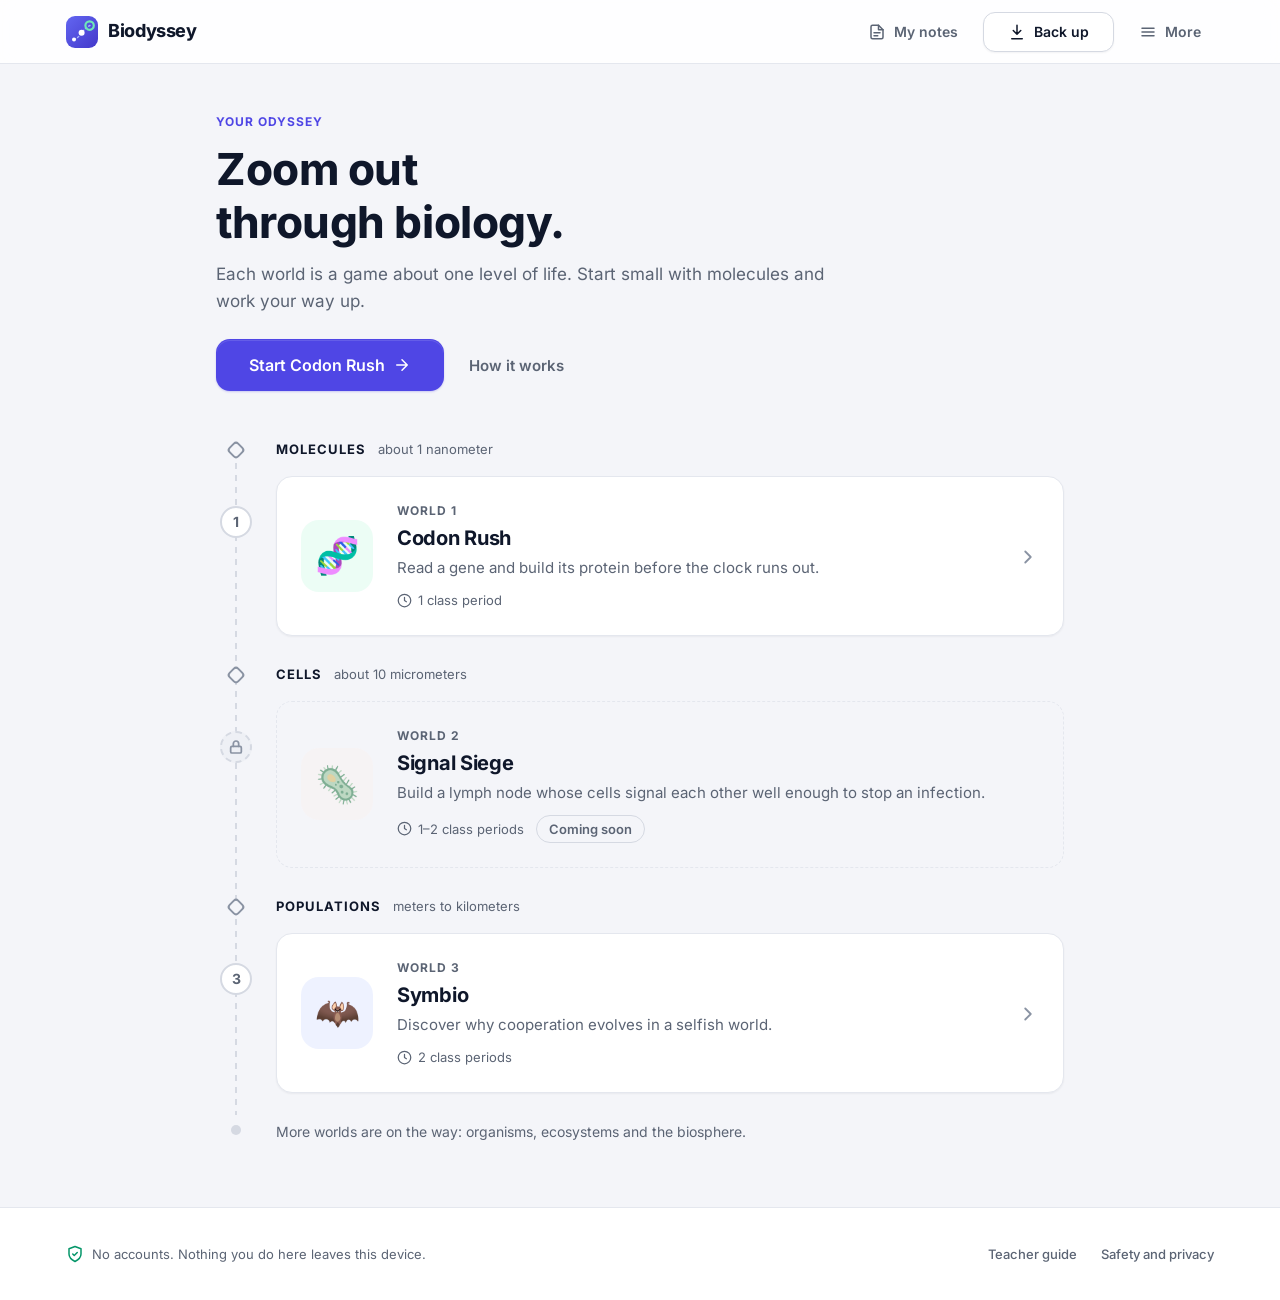
==== index.html @ b6ddb7b5 "Build the Biodyssey site from design session 1 - Focus group record and decisions (docs/focus-groups" ====
<!DOCTYPE html>
<html lang="en">
<head>
<meta charset="utf-8">
<meta name="viewport" content="width=device-width, initial-scale=1, viewport-fit=cover">
<meta http-equiv="Content-Security-Policy" content="default-src 'self'; script-src 'self' 'unsafe-inline'; style-src 'self' 'unsafe-inline'; img-src 'self' data: blob:; font-src 'self'; connect-src 'none'; form-action 'none'; base-uri 'none'; object-src 'none'; frame-src 'none'">
<meta name="referrer" content="no-referrer">
<title>Biodyssey · A journey through the worlds of biology</title>
<meta name="description" content="Free classroom biology games. Travel from molecules to populations, one world at a time.">
<meta name="theme-color" content="#4f46e5">
<link rel="icon" href="data:image/svg+xml,%3Csvg xmlns='http://www.w3.org/2000/svg' viewBox='0 0 32 32'%3E%3Crect width='32' height='32' rx='9' fill='%234f46e5'/%3E%3Ccircle cx='8' cy='23.5' r='2' fill='%23fff'/%3E%3Ccircle cx='15.6' cy='16.8' r='3' fill='%23fff'/%3E%3Ccircle cx='23.6' cy='9.6' r='4.2' fill='none' stroke='%236ee7b7' stroke-width='2.2'/%3E%3C/svg%3E">
<link rel="stylesheet" href="core/biodyssey.css">
<style>
  .hero { margin-bottom: var(--s7); }
  .hero .bd-h1 { max-width: 14ch; }
  .hero-meta { display: flex; flex-wrap: wrap; gap: var(--s2); }
  .how { display: grid; grid-template-columns: repeat(3, 1fr); gap: var(--s3); margin-top: var(--s4); }
  .how > div { background: var(--bd-surface); border: 1px solid var(--bd-line); border-radius: var(--r-card); padding: var(--s4); display: flex; flex-direction: column; gap: var(--s1); animation: bd-rise .2s var(--ease); }
  .how b { font-size: 15px; }
  .how p { font-size: 14px; color: var(--bd-muted); }
  .how .n { width: 28px; height: 28px; border-radius: 50%; background: var(--bd-brand-50); color: var(--bd-brand-600); display: grid; place-items: center; font-weight: 700; font-size: 13px; margin-bottom: var(--s2); }
  .nudge { margin-bottom: var(--s5); }

  /* The route: a scale rail on the left, worlds along it. */
  .route { list-style: none; margin: 0; padding: 0; position: relative; display: flex; flex-direction: column; gap: var(--s3); }
  .route::before { content: ""; position: absolute; left: 19px; top: 12px; bottom: 28px; width: 2px; background: repeating-linear-gradient(to bottom, var(--bd-line-2) 0 6px, transparent 6px 12px); }
  .route li { position: relative; padding-left: 60px; }
  .level { display: flex; align-items: baseline; gap: var(--s3); padding: var(--s4) 0 var(--s1); }
  .level:first-child { padding-top: 0; }
  .level::before { content: ""; position: absolute; left: 13px; top: calc(var(--s4) + 4px); width: 14px; height: 14px; border-radius: 4px; transform: rotate(45deg); background: var(--bd-canvas); border: 2px solid var(--bd-faint); }
  .level:first-child::before { top: 4px; }
  .level b { font-size: 13px; font-weight: 700; letter-spacing: .08em; text-transform: uppercase; color: var(--bd-ink); }
  .level span { font-size: 13px; color: var(--bd-muted); }

  .marker { position: absolute; left: 4px; top: 30px; width: 32px; height: 32px; border-radius: 50%; display: grid; place-items: center;
    background: var(--bd-surface); border: 2px solid var(--bd-line-2); color: var(--bd-muted); font-weight: 700; font-size: 14px; z-index: 1; }
  .marker .bd-ic { width: 16px; height: 16px; stroke-width: 2.6; }
  .st-started .marker { border-color: var(--bd-brand); color: var(--bd-brand); box-shadow: 0 0 0 4px var(--bd-brand-50); }
  .st-goal .marker { background: var(--bd-good); border-color: var(--bd-good); color: #fff; }
  .st-stretch .marker { background: var(--bd-warn); border-color: var(--bd-warn); color: #fff; }
  .st-soon .marker { background: var(--bd-soft-2); border-style: dashed; color: var(--bd-faint); }

  .world { display: flex; align-items: center; gap: var(--s5); padding: var(--s5); background: var(--bd-surface); border: 1px solid var(--bd-line);
    border-radius: var(--r-card); box-shadow: var(--shadow-sm); color: var(--bd-ink); text-decoration: none; transition: border-color .15s var(--ease), box-shadow .15s var(--ease), transform .15s var(--ease); }
  a.world:hover { border-color: var(--bd-brand-100); box-shadow: var(--shadow); transform: translateY(-1px); }
  a.world:hover .go { color: var(--bd-brand); transform: translateX(2px); }
  .art { width: 72px; height: 72px; border-radius: 18px; display: grid; place-items: center; font-size: 36px; flex: none; }
  .wbody { flex: 1; min-width: 0; display: flex; flex-direction: column; gap: 6px; }
  .wtop { font-size: 12px; font-weight: 700; letter-spacing: .08em; text-transform: uppercase; color: var(--bd-muted); }
  .world h2 { font-size: 20px; font-weight: 700; letter-spacing: -.015em; }
  .world p { color: var(--bd-muted); font-size: 15px; }
  .wmeta { display: flex; flex-wrap: wrap; gap: var(--s2); margin-top: var(--s1); align-items: center; }
  .wmeta .time { display: inline-flex; align-items: center; gap: 6px; font-size: 13px; color: var(--bd-muted); margin-right: var(--s1); }
  .wmeta .time .bd-ic { width: 15px; height: 15px; }
  .go { color: var(--bd-faint); transition: transform .15s var(--ease), color .15s; }
  .st-soon .world { background: transparent; box-shadow: none; border-style: dashed; }
  .st-soon .art { filter: grayscale(.6); opacity: .7; }
  .route .end { padding-top: var(--s4); font-size: 14px; color: var(--bd-muted); }
  .route .end::before { content: ""; position: absolute; left: 15px; top: calc(var(--s4) + 4px); width: 10px; height: 10px; border-radius: 50%; background: var(--bd-line-2); }

  @media (max-width: 640px) {
    .bd-page { padding-top: var(--s6); }
    .hero { margin-bottom: var(--s6); }
    .how { grid-template-columns: 1fr; }
    .route li { padding-left: 48px; }
    .route::before { left: 15px; }
    .marker { left: 0; top: 22px; }
    .level::before { left: 9px; }
    .route .end::before { left: 11px; }
    .world { gap: var(--s4); padding: var(--s4); align-items: flex-start; }
    .art { width: 52px; height: 52px; border-radius: 14px; font-size: 26px; }
    .go { display: none; }
    .world h2 { font-size: 18px; }
    .world p { font-size: 14px; }
  }
</style>
</head>
<body class="bd">
<main class="bd-main">
  <div class="bd-page">
    <header class="bd-header hero">
      <div class="bd-kicker">Your odyssey</div>
      <h1 class="bd-h1">Zoom out through biology.</h1>
      <p class="bd-goal">Each world is a game about one level of life. Start small with molecules and work your way up.</p>
      <div class="bd-actions">
        <a class="bd-btn lg" id="primary" href="#">Start</a>
        <button class="bd-btn ghost" type="button" id="how-btn" aria-expanded="false" aria-controls="how">How it works</button>
      </div>
      <div class="how" id="how" hidden>
        <div><span class="n">1</span><b>Play a world</b><p>Each one takes a class period or two. Go in any order.</p></div>
        <div><span class="n">2</span><b>Take notes</b><p>Every world has a Notes button. Print them all as a study guide.</p></div>
        <div><span class="n">3</span><b>Back up</b><p>Progress saves in this browser. A backup keeps it safe.</p></div>
      </div>
    </header>

    <div class="bd-callout warn nudge" data-backup-nudge hidden>
      <svg class="bd-ic" aria-hidden="true"><use href="#bdi-alert"/></svg>
      <div class="grow"><span id="nudge-text">Your progress isn't backed up yet.</span> <button class="bd-link" type="button" id="nudge-btn">Back up now</button></div>
    </div>

    <ol class="route" id="route" aria-label="Worlds, from smallest to largest"></ol>
  </div>
</main>

<script src="worlds/registry.js"></script>
<script src="core/biodyssey.js"></script>
<script>
(function () {
  const B = Biodyssey, esc = B.esc, icon = B.icon;
  B.page();

  const last = B.store.get('last', null);
  const open = B.worlds.filter(w => w.status === 'open');
  const route = document.getElementById('route');

  function render() {
    let html = '';
    B.levels.forEach(level => {
      const ws = B.worlds.filter(w => w.level === level.id);
      if (!ws.length) return;
      html += `<li class="level"><b>${esc(level.name)}</b><span>${esc(level.size)}</span></li>`;
      ws.forEach(w => {
        const soon = w.status !== 'open';
        const st = soon ? 'soon' : B.worldState(w.id);
        const marker = soon ? icon('lock') : st === 'goal' ? icon('check') : st === 'stretch' ? icon('star') : w.n;
        const chips = [];
        if (soon) chips.push('<span class="bd-chip line">Coming soon</span>');
        else {
          if (st === 'started') chips.push('<span class="bd-chip brand">In progress</span>');
          if (st === 'goal' || st === 'stretch') chips.push(`<span class="bd-chip good">${icon('check')}Goal reached</span>`);
          if ((B.progress.get(w.id) || {}).stretch) chips.push(`<span class="bd-chip warn">${icon('star')}Stretch goal</span>`);
          if (w.id === last) chips.push(`<span class="bd-chip line">${icon('pin')}You were here</span>`);
        }
        const inner = `<span class="art" style="background:${esc(w.tint)}" aria-hidden="true">${w.art}</span>
          <span class="wbody"><span class="wtop">World ${w.n}</span><h2>${esc(w.title)}</h2><p>${esc(w.goal)}</p>
            <span class="wmeta"><span class="time">${icon('clock')}${esc(w.time)}</span>${chips.join('')}</span></span>
          ${soon ? '' : `<span class="go">${icon('chevron-right', 'lg')}</span>`}`;
        html += `<li class="st-${st}" id="w-${w.id}"><span class="marker" aria-hidden="true">${marker}</span>
          ${soon ? `<div class="world" aria-label="${esc(w.title)}: coming soon">${inner}</div>` : `<a class="world" id="go-${w.id}" href="${esc(w.path)}">${inner}</a>`}</li>`;
      });
    });
    html += '<li class="end">More worlds are on the way: organisms, ecosystems and the biosphere.</li>';
    route.innerHTML = html;
  }
  render();

  // The one primary action: continue the last world, or start the first unfinished one.
  const btn = document.getElementById('primary');
  const unfinished = w => B.worldState(w.id) === 'new' || B.worldState(w.id) === 'started';
  const next = open.find(w => w.id === last && unfinished(w)) || open.find(unfinished) || open.find(w => w.id === last) || open[0];
  const started = B.worldState(next.id) !== 'new';
  btn.innerHTML = `${started ? 'Continue' : 'Start'} ${esc(next.title)}${icon('arrow-right')}`;
  btn.href = next.path;

  const how = document.getElementById('how'), howBtn = document.getElementById('how-btn');
  howBtn.onclick = () => { how.hidden = !how.hidden; howBtn.setAttribute('aria-expanded', !how.hidden); };
  const lb = B.store.get('lastBackup', null);
  if (lb) document.getElementById('nudge-text').textContent = 'Your last backup was ' + B.ago(lb) + '.';
  document.getElementById('nudge-btn').onclick = () => B.openBackup('save');
})();
</script>
</body>
</html>
---- core/biodyssey.css ----
/* ==========================================================================
   Biodyssey design system
   One brand color (indigo). Green = good, rose = bad, amber = caution / stretch goal.
   Spacing follows a 4px / 8px scale. Radii: page panels 20px, cards 16px, controls 12px.
   ========================================================================== */

@font-face { font-family: 'Inter'; font-style: normal; font-weight: 100 900; font-display: swap; src: url('fonts/inter.woff2') format('woff2'); }
@font-face { font-family: 'JetBrains Mono'; font-style: normal; font-weight: 400; font-display: swap; src: url('fonts/jetbrains-mono-400.woff2') format('woff2'); }
@font-face { font-family: 'JetBrains Mono'; font-style: normal; font-weight: 600 700; font-display: swap; src: url('fonts/jetbrains-mono-600.woff2') format('woff2'); }

:root {
  --bd-brand: #4f46e5; --bd-brand-600: #4338ca; --bd-brand-50: #eef2ff; --bd-brand-100: #e0e7ff;
  --bd-good: #059669; --bd-good-50: #ecfdf5; --bd-good-ink: #065f46;
  --bd-bad: #e11d48; --bd-bad-50: #fff1f2; --bd-bad-ink: #9f1239;
  --bd-warn: #d97706; --bd-warn-50: #fffbeb; --bd-warn-ink: #92400e;
  --bd-canvas: #f4f5f9; --bd-surface: #ffffff; --bd-soft: #f8f9fc; --bd-soft-2: #eef0f5;
  --bd-line: #e4e7ee; --bd-line-2: #d5d9e2;
  --bd-ink: #0f172a; --bd-muted: #5b6474; --bd-faint: #8a93a3;

  --s1: 4px; --s2: 8px; --s3: 12px; --s4: 16px; --s5: 24px; --s6: 32px; --s7: 48px; --s8: 64px;
  --r-page: 20px; --r-card: 16px; --r-ctl: 12px; --r-sm: 8px;
  --shadow-sm: 0 1px 2px rgba(16, 24, 40, .05);
  --shadow: 0 1px 3px rgba(16, 24, 40, .06), 0 8px 24px -12px rgba(16, 24, 40, .12);
  --shadow-lg: 0 24px 48px -16px rgba(16, 24, 40, .28);
  --font: 'Inter', system-ui, -apple-system, 'Segoe UI', Roboto, sans-serif;
  --mono: 'JetBrains Mono', ui-monospace, Consolas, 'Courier New', monospace;
  --ease: cubic-bezier(.2, .7, .2, 1);
  --bar-h: 64px;
}

*, *::before, *::after { box-sizing: border-box; }
html { -webkit-text-size-adjust: 100%; scroll-padding-top: calc(var(--bar-h) + var(--s4)); }
body.bd {
  margin: 0; min-height: 100vh; background: var(--bd-canvas); color: var(--bd-ink);
  font: 400 15px/1.6 var(--font); -webkit-font-smoothing: antialiased;
  display: flex; flex-direction: column;
}
.bd [hidden] { display: none !important; }
.bd h1, .bd h2, .bd h3, .bd h4 { margin: 0; line-height: 1.2; letter-spacing: -.01em; text-wrap: balance; }
.bd p { margin: 0; }
:where(.bd a) { color: var(--bd-brand); text-underline-offset: 2px; }
:where(.bd button, .bd input, .bd textarea, .bd select) { font: inherit; color: inherit; }
.bd :focus-visible { outline: 3px solid var(--bd-brand); outline-offset: 2px; }
.bd .mono { font-family: var(--mono); font-variant-numeric: tabular-nums; }
.bd .muted { color: var(--bd-muted); }
.bd-sr { position: absolute !important; width: 1px; height: 1px; padding: 0; margin: -1px; overflow: hidden; clip: rect(0 0 0 0); white-space: nowrap; border: 0; }
.bd-skip { position: absolute; left: var(--s4); top: -100px; z-index: 100; background: var(--bd-ink); color: #fff !important; padding: var(--s2) var(--s4); border-radius: var(--r-sm); }
.bd-skip:focus { top: var(--s2); }

/* ---------- Icons ---------- */
.bd-ic { width: 18px; height: 18px; flex: none; fill: none; stroke: currentColor; stroke-width: 2; stroke-linecap: round; stroke-linejoin: round; vertical-align: middle; }
.bd-ic.lg { width: 22px; height: 22px; }
.bd-ic.sm { width: 16px; height: 16px; }

/* ---------- Buttons ---------- */
.bd-btn {
  display: inline-flex; align-items: center; justify-content: center; gap: var(--s2);
  min-height: 44px; padding: 0 var(--s5); border-radius: var(--r-ctl); border: 1px solid transparent;
  background: var(--bd-brand); color: #fff; font-weight: 600; font-size: 15px; line-height: 1; text-decoration: none;
  cursor: pointer; white-space: nowrap; transition: background .15s var(--ease), box-shadow .15s var(--ease), transform .1s var(--ease);
  box-shadow: 0 1px 2px rgba(79, 70, 229, .25), inset 0 1px 0 rgba(255, 255, 255, .12);
}
.bd-btn:hover { background: var(--bd-brand-600); }
.bd-btn:active { transform: translateY(1px); }
.bd-btn:disabled { opacity: .45; cursor: not-allowed; transform: none; }
.bd-btn.lg { min-height: 52px; padding: 0 var(--s6); font-size: 16px; border-radius: 14px; }
.bd-btn.secondary { background: var(--bd-surface); color: var(--bd-ink); border-color: var(--bd-line-2); box-shadow: var(--shadow-sm); }
.bd-btn.secondary:hover { background: var(--bd-soft); border-color: var(--bd-faint); }
.bd-btn.ghost { background: transparent; color: var(--bd-muted); box-shadow: none; padding: 0 var(--s3); }
.bd-btn.ghost:hover { background: var(--bd-soft-2); color: var(--bd-ink); }
.bd-btn.ghost[aria-expanded="true"] { background: var(--bd-soft-2); color: var(--bd-ink); }
.bd-btn.block { width: 100%; }
.bd-link { background: none; border: 0; padding: 0; color: var(--bd-brand); font-weight: 600; cursor: pointer; text-decoration: underline; text-underline-offset: 2px; }

/* ---------- Chips and badges ---------- */
.bd-chip {
  display: inline-flex; align-items: center; gap: 6px; height: 28px; padding: 0 var(--s3);
  border-radius: 999px; font-size: 13px; font-weight: 600; white-space: nowrap;
  background: var(--bd-soft-2); color: var(--bd-muted);
}
.bd-chip .bd-ic { width: 14px; height: 14px; stroke-width: 2.4; }
.bd-chip.brand { background: var(--bd-brand-50); color: var(--bd-brand-600); }
.bd-chip.good { background: var(--bd-good-50); color: var(--bd-good-ink); }
.bd-chip.warn { background: var(--bd-warn-50); color: var(--bd-warn-ink); }
.bd-chip.bad { background: var(--bd-bad-50); color: var(--bd-bad-ink); }
.bd-chip.line { background: transparent; border: 1px solid var(--bd-line-2); }
.bd-dot { width: 8px; height: 8px; border-radius: 50%; background: currentColor; flex: none; }

/* ---------- Type ---------- */
.bd-kicker { font-size: 12px; font-weight: 700; letter-spacing: .08em; text-transform: uppercase; color: var(--bd-brand); }
.bd-label { font-size: 12px; font-weight: 700; letter-spacing: .06em; text-transform: uppercase; color: var(--bd-muted); }
.bd-h1 { font-size: clamp(30px, 5.2vw, 44px); font-weight: 750; letter-spacing: -.025em; }
.bd-h2 { font-size: 22px; font-weight: 700; letter-spacing: -.015em; }
.bd-h3 { font-size: 17px; font-weight: 650; }
.bd-goal { font-size: 17px; color: var(--bd-muted); max-width: 56ch; }
.bd-small { font-size: 13px; color: var(--bd-muted); }

/* ---------- Layout ---------- */
.bd-main { flex: 1; width: 100%; }
.bd-page { width: 100%; max-width: 880px; margin: 0 auto; padding: var(--s7) var(--s4) var(--s8); }
.bd-page.wide { max-width: 1080px; }
.bd-header { display: flex; flex-direction: column; gap: var(--s3); margin-bottom: var(--s6); }
.bd-header .bd-actions { margin-top: var(--s3); }
.bd-actions { display: flex; flex-wrap: wrap; align-items: center; gap: var(--s3); }
.bd-stack { display: flex; flex-direction: column; gap: var(--s4); }
.bd-card { background: var(--bd-surface); border: 1px solid var(--bd-line); border-radius: var(--r-card); padding: var(--s5); box-shadow: var(--shadow-sm); }
.bd-panel { background: var(--bd-surface); border: 1px solid var(--bd-line); border-radius: var(--r-page); padding: var(--s6); box-shadow: var(--shadow); }
.bd-divider { height: 1px; background: var(--bd-line); border: 0; margin: var(--s5) 0; }

/* ---------- Top bar ---------- */
.bd-bar {
  position: sticky; top: 0; z-index: 40; height: var(--bar-h);
  background: rgba(255, 255, 255, .86); backdrop-filter: saturate(1.6) blur(14px); -webkit-backdrop-filter: saturate(1.6) blur(14px);
  border-bottom: 1px solid var(--bd-line);
}
.bd-bar-in { height: 100%; max-width: 1180px; margin: 0 auto; padding: 0 var(--s4); display: flex; align-items: center; gap: var(--s3); }
.bd-brand { display: inline-flex; align-items: center; gap: 10px; text-decoration: none; color: var(--bd-ink) !important; font-weight: 750; font-size: 18px; letter-spacing: -.02em; min-height: 44px; }
.bd-brand svg { width: 32px; height: 32px; flex: none; }
.bd-bar-title { display: flex; flex-direction: column; min-width: 0; line-height: 1.2; padding-left: var(--s3); border-left: 1px solid var(--bd-line); }
.bd-bar-title b { font-size: 15px; font-weight: 650; white-space: nowrap; overflow: hidden; text-overflow: ellipsis; }
.bd-bar-title span { font-size: 12px; color: var(--bd-muted); white-space: nowrap; }
.bd-bar-spacer { flex: 1; }
.bd-bar .bd-btn { min-height: 40px; font-size: 14px; }
.bd-bar .bd-btn.ghost { padding: 0 var(--s3); }
.bd-backup-btn { position: relative; }
.bd-backup-btn .bd-dot { position: absolute; top: 7px; right: 7px; color: var(--bd-warn); box-shadow: 0 0 0 2px #fff; }
.bd-bar-menu-only { display: none; }
@media (max-width: 640px) {
  :root { --bar-h: 56px; }
  .bd-bar-in { gap: var(--s1); padding: 0 var(--s2) 0 var(--s3); }
  .bd-bar-title { display: none; }
  .bd-bar-wide { display: none !important; }
  .bd-bar-menu-only { display: inline-flex; }
  .bd-bar .bd-btn { min-height: 44px; }
}

/* ---------- Menus ---------- */
.bd-menu-wrap { position: relative; }
.bd-menu {
  position: absolute; right: 0; top: calc(100% + 6px); z-index: 60; min-width: 240px;
  background: var(--bd-surface); border: 1px solid var(--bd-line); border-radius: 14px; box-shadow: var(--shadow-lg);
  padding: 6px; display: flex; flex-direction: column; animation: bd-pop .14s var(--ease);
}
.bd-menu a, .bd-menu button {
  display: flex; align-items: center; gap: var(--s3); min-height: 44px; padding: 0 var(--s3); border-radius: 10px;
  background: none; border: 0; color: var(--bd-ink); text-decoration: none; font-size: 14px; font-weight: 500; text-align: left; cursor: pointer;
}
.bd-menu a:hover, .bd-menu button:hover { background: var(--bd-soft-2); }
.bd-menu .bd-ic { color: var(--bd-muted); }
.bd-menu hr { border: 0; height: 1px; background: var(--bd-line); margin: 6px 4px; }
@keyframes bd-pop { from { opacity: 0; transform: translateY(-4px) scale(.98); } to { opacity: 1; transform: none; } }

/* ---------- Dialogs (modals and the notes sheet) ---------- */
dialog.bd-modal {
  width: min(520px, calc(100vw - 32px)); max-height: calc(100vh - 48px); padding: 0; border: 0; border-radius: var(--r-page);
  background: var(--bd-surface); color: var(--bd-ink); box-shadow: var(--shadow-lg); overflow: auto;
}
dialog.bd-modal[open] { animation: bd-rise .2s var(--ease); }
dialog.bd-modal::backdrop { background: rgba(15, 23, 42, .42); backdrop-filter: blur(2px); }
.bd-modal-head { display: flex; align-items: flex-start; gap: var(--s3); padding: var(--s5) var(--s5) 0; }
.bd-modal-head h2 { flex: 1; font-size: 20px; font-weight: 700; padding-top: 6px; }
.bd-modal-body { padding: var(--s4) var(--s5) var(--s5); display: flex; flex-direction: column; gap: var(--s4); }
.bd-close { width: 44px; height: 44px; margin: -6px -10px 0 0; display: grid; place-items: center; border-radius: 12px; border: 0; background: none; color: var(--bd-muted); cursor: pointer; }
.bd-close:hover { background: var(--bd-soft-2); color: var(--bd-ink); }
@keyframes bd-rise { from { opacity: 0; transform: translateY(8px) scale(.99); } to { opacity: 1; transform: none; } }

dialog.bd-sheet {
  margin: 0 0 0 auto; height: 100vh; max-height: 100vh; width: min(460px, 100vw); padding: 0; border: 0;
  background: var(--bd-surface); color: var(--bd-ink); box-shadow: var(--shadow-lg); display: none; flex-direction: column;
}
dialog.bd-sheet[open] { display: flex; animation: bd-slide .22s var(--ease); }
dialog.bd-sheet::backdrop { background: rgba(15, 23, 42, .32); }
@keyframes bd-slide { from { transform: translateX(24px); opacity: 0; } to { transform: none; opacity: 1; } }
@media (max-width: 640px) {
  dialog.bd-sheet { margin: auto 0 0 0; width: 100vw; max-width: 100vw; height: 88vh; max-height: 88vh; border-radius: var(--r-page) var(--r-page) 0 0; }
  @keyframes bd-slide { from { transform: translateY(24px); opacity: 0; } to { transform: none; opacity: 1; } }
}
.bd-sheet-head { display: flex; align-items: flex-start; gap: var(--s3); padding: var(--s5) var(--s5) var(--s3); border-bottom: 1px solid var(--bd-line); }
.bd-sheet-head > div { flex: 1; min-width: 0; }
.bd-sheet-body { flex: 1; overflow: auto; padding: var(--s4) var(--s5); display: flex; flex-direction: column; gap: var(--s4); }
.bd-sheet-foot { padding: var(--s3) var(--s5) calc(var(--s3) + env(safe-area-inset-bottom, 0px)); border-top: 1px solid var(--bd-line); display: flex; align-items: center; gap: var(--s2); }

/* ---------- Segmented control ---------- */
.bd-seg { display: grid; grid-auto-flow: column; grid-auto-columns: 1fr; gap: 4px; padding: 4px; background: var(--bd-soft-2); border-radius: var(--r-ctl); }
.bd-seg button { min-height: 40px; border: 0; border-radius: 9px; background: transparent; color: var(--bd-muted); font-weight: 600; font-size: 14px; cursor: pointer; }
.bd-seg button[aria-selected="true"] { background: var(--bd-surface); color: var(--bd-ink); box-shadow: var(--shadow-sm); }

/* ---------- Form fields ---------- */
.bd-field { display: flex; flex-direction: column; gap: 6px; }
.bd-input, .bd-textarea {
  width: 100%; border: 1px solid var(--bd-line-2); border-radius: var(--r-ctl); background: var(--bd-surface);
  padding: 12px 14px; font-size: 16px; line-height: 1.5; color: var(--bd-ink); transition: border-color .15s, box-shadow .15s;
}
.bd-input:focus, .bd-textarea:focus { outline: none; border-color: var(--bd-brand); box-shadow: 0 0 0 4px var(--bd-brand-100); }
.bd-textarea { resize: vertical; min-height: 120px; }
.bd-textarea.code { font-family: var(--mono); font-size: 12px; min-height: 96px; word-break: break-all; }
.bd-help { font-size: 13px; color: var(--bd-muted); }

/* ---------- Callouts ---------- */
.bd-callout { display: flex; gap: var(--s3); align-items: flex-start; padding: var(--s3) var(--s4); border-radius: var(--r-ctl); background: var(--bd-soft-2); font-size: 14px; }
.bd-callout .bd-ic { margin-top: 2px; color: var(--bd-muted); }
.bd-callout.warn { background: var(--bd-warn-50); color: var(--bd-warn-ink); }
.bd-callout.warn .bd-ic { color: var(--bd-warn); }
.bd-callout.good { background: var(--bd-good-50); color: var(--bd-good-ink); }
.bd-callout.good .bd-ic { color: var(--bd-good); }
.bd-callout .grow { flex: 1; }

/* ---------- Disclosure ("How it works") ---------- */
details.bd-more { border: 1px solid var(--bd-line); border-radius: var(--r-card); background: var(--bd-surface); }
details.bd-more > summary { list-style: none; cursor: pointer; display: flex; align-items: center; gap: var(--s2); min-height: 52px; padding: 0 var(--s5); font-weight: 600; }
details.bd-more > summary::-webkit-details-marker { display: none; }
details.bd-more > summary .bd-ic:last-child { margin-left: auto; transition: transform .2s var(--ease); color: var(--bd-muted); }
details.bd-more[open] > summary .bd-ic:last-child { transform: rotate(90deg); }
details.bd-more > .bd-more-body { padding: 0 var(--s5) var(--s5); display: flex; flex-direction: column; gap: var(--s4); }

/* ---------- Goal rows (goal and stretch goal) ---------- */
.bd-goals { display: flex; flex-direction: column; gap: var(--s2); margin: 0; padding: 0; list-style: none; }
.bd-goals li { display: flex; align-items: center; gap: var(--s3); font-size: 14px; }
.bd-goal-ic { width: 28px; height: 28px; border-radius: 50%; display: grid; place-items: center; flex: none; background: var(--bd-soft-2); color: var(--bd-faint); }
.bd-goal-ic .bd-ic { width: 16px; height: 16px; stroke-width: 2.4; }
.bd-goals li.done.goal .bd-goal-ic { background: var(--bd-good); color: #fff; }
.bd-goals li.done.stretch .bd-goal-ic { background: var(--bd-warn); color: #fff; }
.bd-goals b { font-weight: 650; }
.bd-goals small { display: block; color: var(--bd-muted); font-size: 13px; }

/* ---------- Toast ---------- */
.bd-toasts { position: fixed; left: 50%; bottom: calc(var(--s5) + env(safe-area-inset-bottom, 0px)); transform: translateX(-50%); z-index: 90; display: flex; flex-direction: column; gap: var(--s2); width: min(480px, calc(100vw - 32px)); pointer-events: none; }
.bd-toast { pointer-events: auto; display: flex; align-items: center; gap: var(--s3); padding: var(--s3) var(--s3) var(--s3) var(--s4); border-radius: 14px; background: var(--bd-ink); color: #fff; box-shadow: var(--shadow-lg); font-size: 14px; animation: bd-rise .2s var(--ease); }
.bd-toast .grow { flex: 1; }
.bd-toast .bd-btn { min-height: 36px; padding: 0 var(--s3); font-size: 13px; background: rgba(255, 255, 255, .14); box-shadow: none; }
.bd-toast .bd-btn:hover { background: rgba(255, 255, 255, .24); }
.bd-toast.good .bd-toast-ic { color: #6ee7b7; }
.bd-toast.warn .bd-toast-ic { color: #fcd34d; }

/* ---------- Footer ---------- */
.bd-foot { border-top: 1px solid var(--bd-line); background: var(--bd-surface); }
.bd-foot-in { max-width: 1180px; margin: 0 auto; padding: var(--s5) var(--s4); display: flex; flex-wrap: wrap; align-items: center; gap: var(--s2) var(--s5); font-size: 13px; color: var(--bd-muted); }
.bd-foot-in a { color: var(--bd-muted); font-weight: 500; text-decoration: none; min-height: 44px; display: inline-flex; align-items: center; }
.bd-foot-in a:hover { color: var(--bd-ink); }
.bd-foot-safe { display: inline-flex; align-items: center; gap: var(--s2); margin-right: auto; }
.bd-foot-safe .bd-ic { color: var(--bd-good); }

/* ---------- Prose pages (privacy, teacher guide) ---------- */
.bd-prose { display: flex; flex-direction: column; gap: var(--s4); font-size: 16px; }
.bd-prose h2 { font-size: 20px; font-weight: 700; margin-top: var(--s4); }
.bd-prose ul, .bd-prose ol { margin: 0; padding-left: 22px; display: flex; flex-direction: column; gap: var(--s2); }
.bd-table { width: 100%; border-collapse: collapse; font-size: 14px; }
.bd-table th { text-align: left; font-size: 12px; font-weight: 700; letter-spacing: .06em; text-transform: uppercase; color: var(--bd-muted); padding: var(--s2) var(--s3); border-bottom: 1px solid var(--bd-line); }
.bd-table td { padding: var(--s3); border-bottom: 1px solid var(--bd-line); vertical-align: top; }
.bd-table-wrap { overflow-x: auto; border: 1px solid var(--bd-line); border-radius: var(--r-card); background: var(--bd-surface); }
.bd-table-wrap .bd-table tr:last-child td { border-bottom: 0; }

/* ---------- Printing ---------- */
#bd-print { display: none; }
@media print {
  body.bd-printing > *:not(#bd-print) { display: none !important; }
  body.bd-printing #bd-print { display: block !important; }
  body.bd-printing { background: #fff !important; }
}
.bd-doc { font: 11pt/1.5 var(--font); color: #000; }
.bd-doc h1 { font-size: 20pt; margin: 0 0 4pt; }
.bd-doc h2 { font-size: 14pt; margin: 18pt 0 6pt; padding-bottom: 3pt; border-bottom: 1.5pt solid #000; break-after: avoid; }
.bd-doc h3 { font-size: 11.5pt; margin: 10pt 0 4pt; break-after: avoid; }
.bd-doc p { margin: 0 0 6pt; }
.bd-doc .meta { display: flex; gap: 24pt; margin: 8pt 0 14pt; font-size: 11pt; }
.bd-doc .meta span { flex: 1; border-bottom: 1pt solid #000; padding-bottom: 2pt; }
.bd-doc .note { white-space: pre-wrap; border-left: 2pt solid #999; padding-left: 8pt; margin: 4pt 0 8pt; }
.bd-doc .lines { height: 22pt; border-bottom: 1pt solid #999; }
.bd-doc ul { margin: 0 0 6pt; padding-left: 16pt; }
.bd-doc table { border-collapse: collapse; width: 100%; font-size: 10pt; margin: 4pt 0 8pt; }
.bd-doc td, .bd-doc th { border: 1pt solid #999; padding: 3pt 5pt; text-align: left; }
.bd-doc .section { break-inside: avoid-page; }
.bd-doc .foot { margin-top: 18pt; font-size: 9pt; color: #555; }

@media (prefers-reduced-motion: reduce) {
  .bd *, .bd *::before, .bd *::after { animation-duration: .001ms !important; transition-duration: .001ms !important; }
}

/* ---------- Small fixes for the bar menu and notes prompts ---------- */
.bd-dot { display: inline-block; }
.bd-menu .bd-bar-menu-only { display: none; }
@media (max-width: 640px) { .bd-menu .bd-bar-menu-only { display: flex; } }
.bd-prompts { margin: 0; padding-left: 20px; display: flex; flex-direction: column; gap: 6px; font-size: 14px; color: var(--bd-muted); }
.bd-dot.bd-bar-menu-only { display: none; }
@media (max-width: 640px) { .bd-dot.bd-bar-menu-only { display: inline-block; } }
/* Hidden always wins inside core components, even on pages (like Symbio) that don't use body.bd. */
.bd-bar [hidden], .bd-menu[hidden], .bd-modal [hidden], .bd-sheet [hidden], #bd-print[hidden] { display: none !important; }
.bd-bar { z-index: 70; }
.bd-table .bd-btn { min-height: 40px; padding: 0 var(--s4); font-size: 14px; }
.bd-table td:last-child { text-align: right; white-space: nowrap; }
.bd-table-wrap .bd-table { min-width: 720px; }
.bd-doc ol { margin: 0 0 6pt; padding-left: 16pt; }
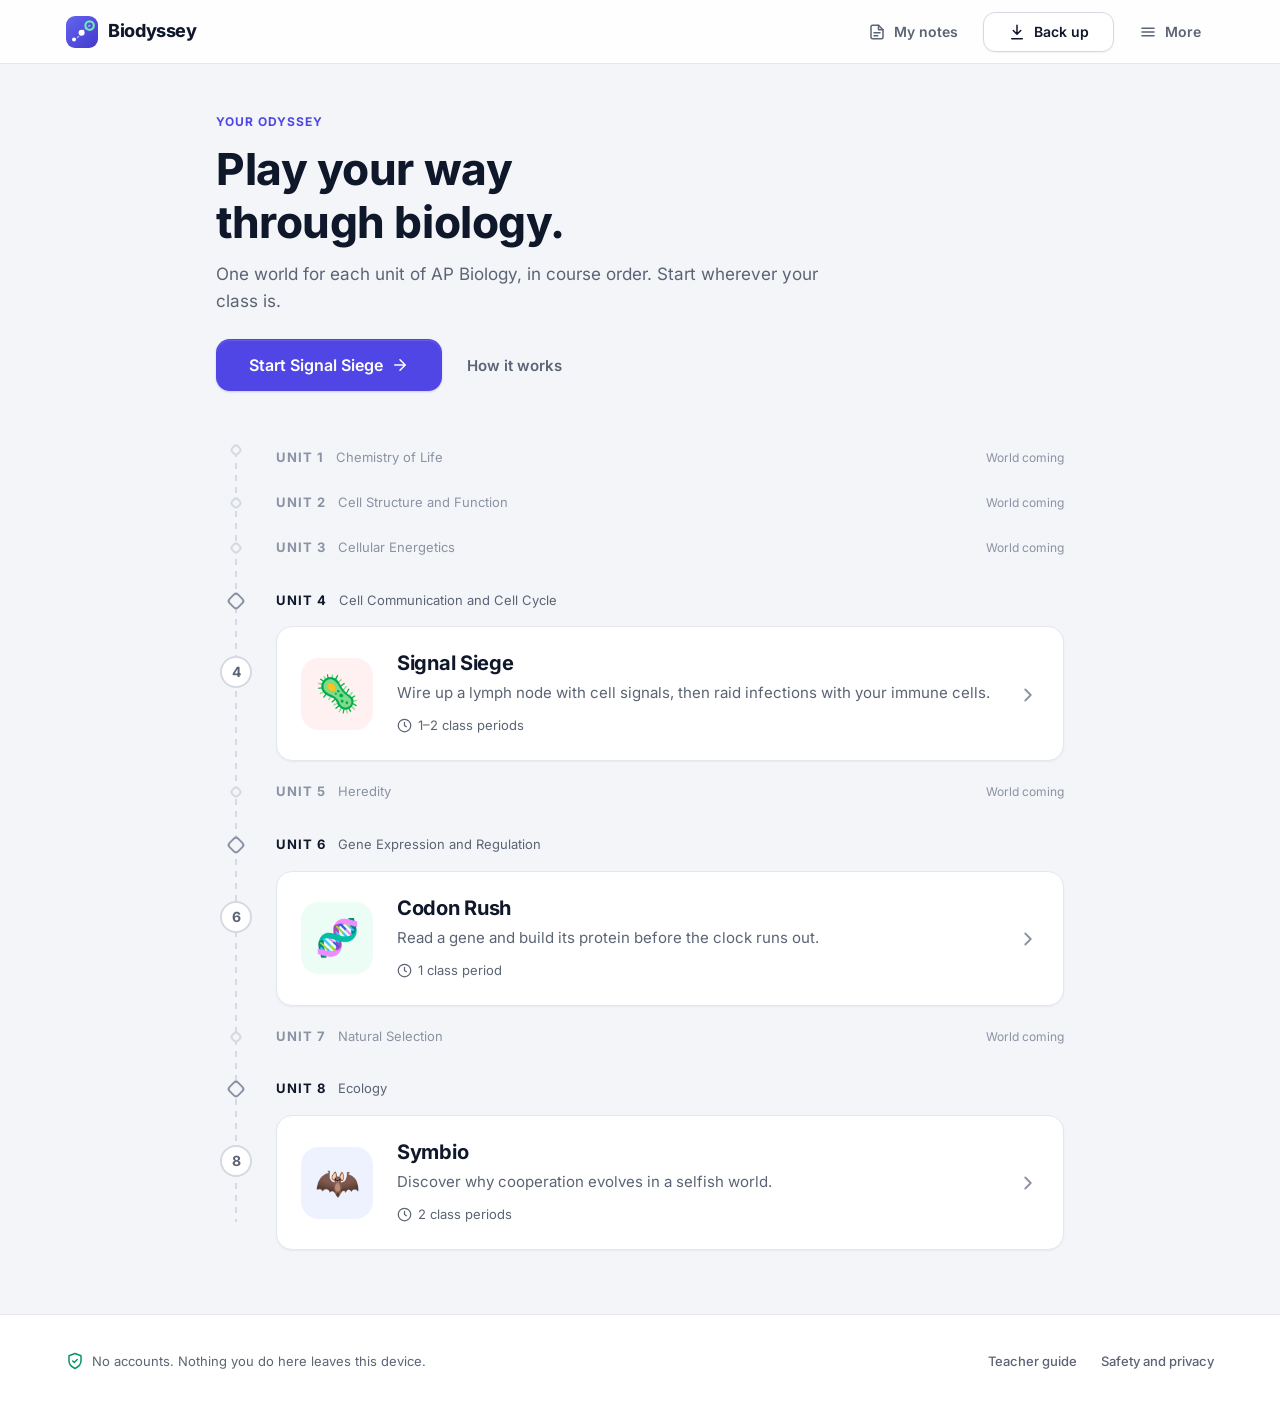
==== commit dc9b27f0: "Order worlds by AP Biology units and rebuild Signal Siege - The odyssey map follows the eight AP Bio" ====
--- a/index.html
+++ b/index.html
@@ -6,7 +6,7 @@
 <meta http-equiv="Content-Security-Policy" content="default-src 'self'; script-src 'self' 'unsafe-inline'; style-src 'self' 'unsafe-inline'; img-src 'self' data: blob:; font-src 'self'; connect-src 'none'; form-action 'none'; base-uri 'none'; object-src 'none'; frame-src 'none'">
 <meta name="referrer" content="no-referrer">
 <title>Biodyssey · A journey through the worlds of biology</title>
-<meta name="description" content="Free classroom biology games. Travel from molecules to populations, one world at a time.">
+<meta name="description" content="Free classroom biology games, one world for each unit of AP Biology.">
 <meta name="theme-color" content="#4f46e5">
 <link rel="icon" href="data:image/svg+xml,%3Csvg xmlns='http://www.w3.org/2000/svg' viewBox='0 0 32 32'%3E%3Crect width='32' height='32' rx='9' fill='%234f46e5'/%3E%3Ccircle cx='8' cy='23.5' r='2' fill='%23fff'/%3E%3Ccircle cx='15.6' cy='16.8' r='3' fill='%23fff'/%3E%3Ccircle cx='23.6' cy='9.6' r='4.2' fill='none' stroke='%236ee7b7' stroke-width='2.2'/%3E%3C/svg%3E">
 <link rel="stylesheet" href="core/biodyssey.css">
@@ -31,6 +31,12 @@
   .level:first-child::before { top: 4px; }
   .level b { font-size: 13px; font-weight: 700; letter-spacing: .08em; text-transform: uppercase; color: var(--bd-ink); }
   .level span { font-size: 13px; color: var(--bd-muted); }
+  .level.empty { padding-top: var(--s2); }
+  .level.empty b, .level.empty span { color: var(--bd-faint); }
+  .level.empty::before { border-color: var(--bd-line-2); width: 10px; height: 10px; left: 15px; top: calc(var(--s2) + 6px); }
+  .level.empty:first-child::before { top: 6px; }
+  .level em { font-style: normal; font-size: 12px; color: var(--bd-faint); margin-left: auto; }
+  @media (max-width: 640px) { .level.empty::before { left: 11px; } .level { flex-wrap: wrap; row-gap: 0; } }
 
   .marker { position: absolute; left: 4px; top: 30px; width: 32px; height: 32px; border-radius: 50%; display: grid; place-items: center;
     background: var(--bd-surface); border: 2px solid var(--bd-line-2); color: var(--bd-muted); font-weight: 700; font-size: 14px; z-index: 1; }
@@ -80,8 +86,8 @@
   <div class="bd-page">
     <header class="bd-header hero">
       <div class="bd-kicker">Your odyssey</div>
-      <h1 class="bd-h1">Zoom out through biology.</h1>
-      <p class="bd-goal">Each world is a game about one level of life. Start small with molecules and work your way up.</p>
+      <h1 class="bd-h1">Play your way through biology.</h1>
+      <p class="bd-goal">One world for each unit of AP Biology, in course order. Start wherever your class is.</p>
       <div class="bd-actions">
         <a class="bd-btn lg" id="primary" href="#">Start</a>
         <button class="bd-btn ghost" type="button" id="how-btn" aria-expanded="false" aria-controls="how">How it works</button>
@@ -98,7 +104,7 @@
       <div class="grow"><span id="nudge-text">Your progress isn't backed up yet.</span> <button class="bd-link" type="button" id="nudge-btn">Back up now</button></div>
     </div>
 
-    <ol class="route" id="route" aria-label="Worlds, from smallest to largest"></ol>
+    <ol class="route" id="route" aria-label="Worlds, in AP Biology unit order"></ol>
   </div>
 </main>
 
@@ -110,19 +116,18 @@
   B.page();
 
   const last = B.store.get('last', null);
-  const open = B.worlds.filter(w => w.status === 'open');
+  const open = B.worlds.filter(w => w.status === 'open').sort((a, b) => a.unit - b.unit);
   const route = document.getElementById('route');
 
   function render() {
     let html = '';
-    B.levels.forEach(level => {
-      const ws = B.worlds.filter(w => w.level === level.id);
-      if (!ws.length) return;
-      html += `<li class="level"><b>${esc(level.name)}</b><span>${esc(level.size)}</span></li>`;
+    B.units.forEach(unit => {
+      const ws = B.worlds.filter(w => w.unit === unit.n);
+      html += `<li class="level${ws.length ? '' : ' empty'}"><b>Unit ${unit.n}</b><span>${esc(unit.name)}</span>${ws.length ? '' : '<em>World coming</em>'}</li>`;
       ws.forEach(w => {
         const soon = w.status !== 'open';
         const st = soon ? 'soon' : B.worldState(w.id);
-        const marker = soon ? icon('lock') : st === 'goal' ? icon('check') : st === 'stretch' ? icon('star') : w.n;
+        const marker = soon ? icon('lock') : st === 'goal' ? icon('check') : st === 'stretch' ? icon('star') : w.unit;
         const chips = [];
         if (soon) chips.push('<span class="bd-chip line">Coming soon</span>');
         else {
@@ -132,14 +137,13 @@
           if (w.id === last) chips.push(`<span class="bd-chip line">${icon('pin')}You were here</span>`);
         }
         const inner = `<span class="art" style="background:${esc(w.tint)}" aria-hidden="true">${w.art}</span>
-          <span class="wbody"><span class="wtop">World ${w.n}</span><h2>${esc(w.title)}</h2><p>${esc(w.goal)}</p>
+          <span class="wbody"><h2>${esc(w.title)}</h2><p>${esc(w.goal)}</p>
             <span class="wmeta"><span class="time">${icon('clock')}${esc(w.time)}</span>${chips.join('')}</span></span>
           ${soon ? '' : `<span class="go">${icon('chevron-right', 'lg')}</span>`}`;
         html += `<li class="st-${st}" id="w-${w.id}"><span class="marker" aria-hidden="true">${marker}</span>
           ${soon ? `<div class="world" aria-label="${esc(w.title)}: coming soon">${inner}</div>` : `<a class="world" id="go-${w.id}" href="${esc(w.path)}">${inner}</a>`}</li>`;
       });
     });
-    html += '<li class="end">More worlds are on the way: organisms, ecosystems and the biosphere.</li>';
     route.innerHTML = html;
   }
   render();
